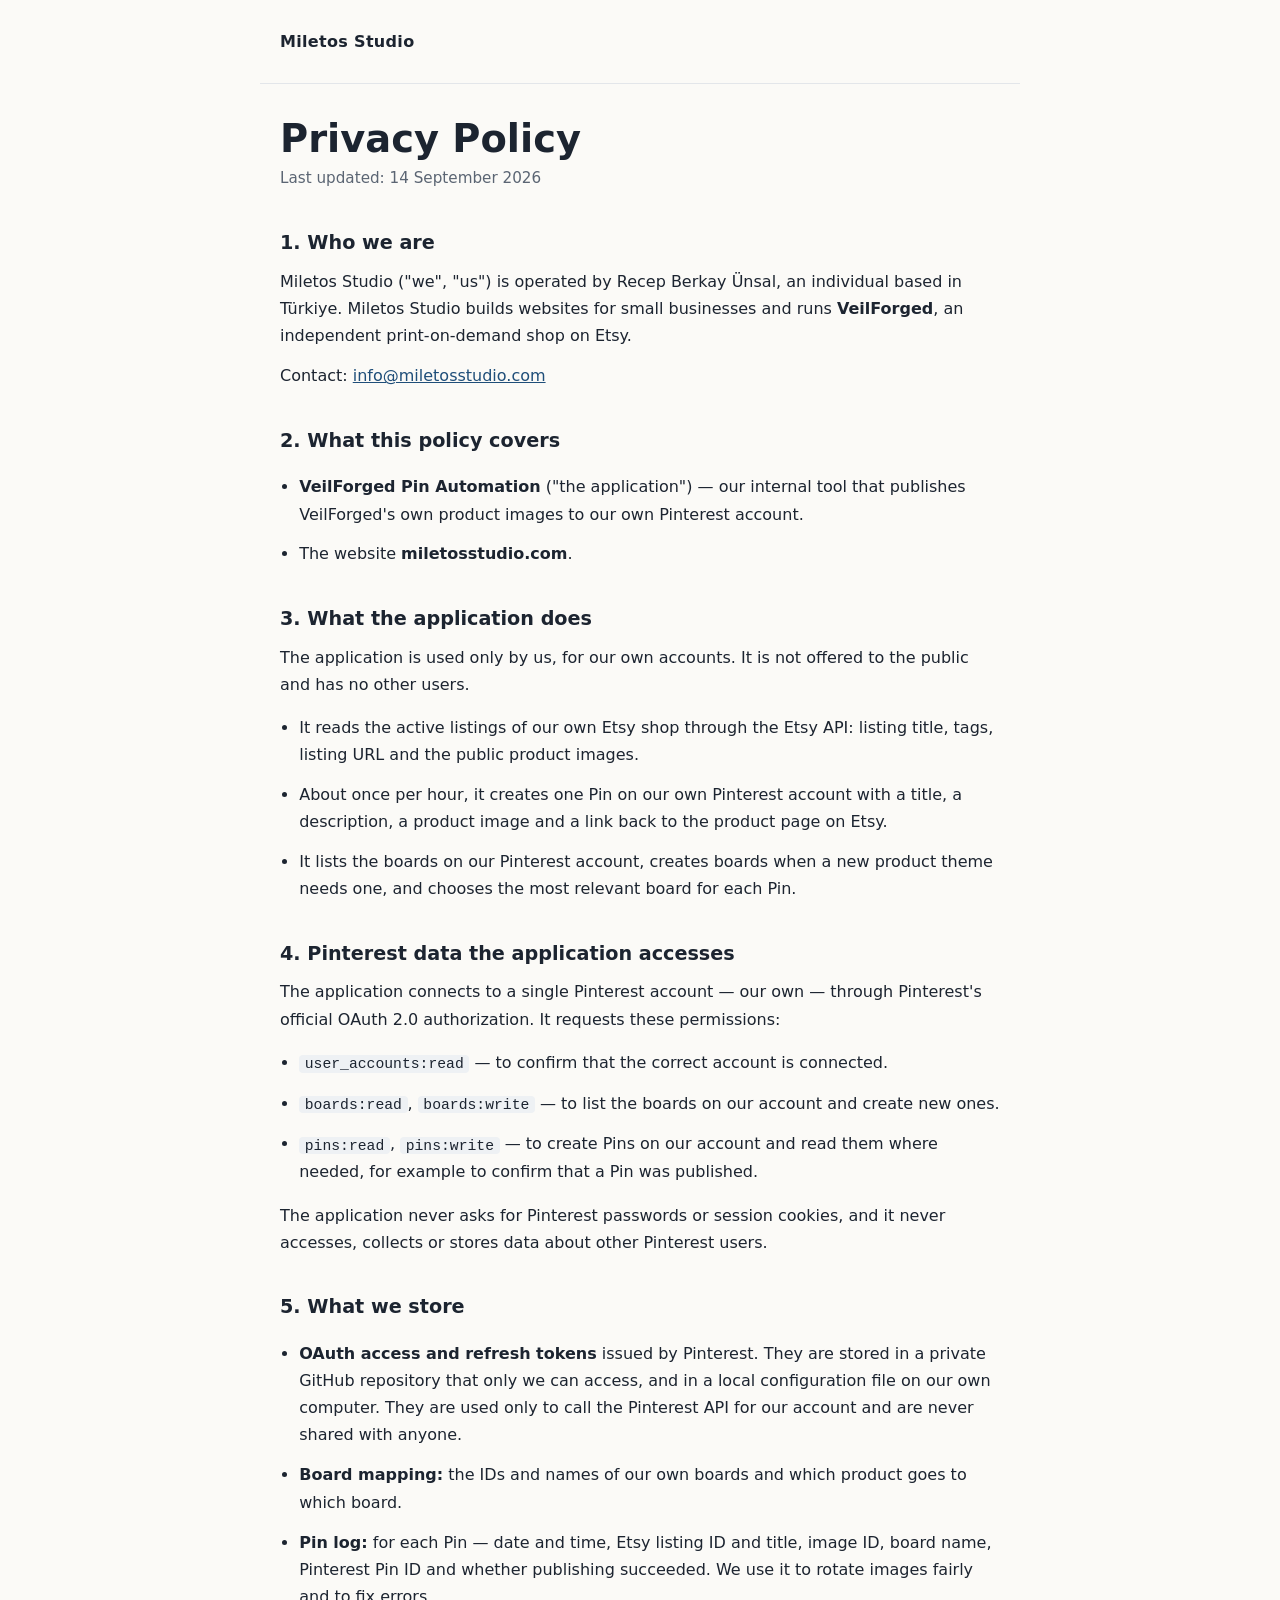
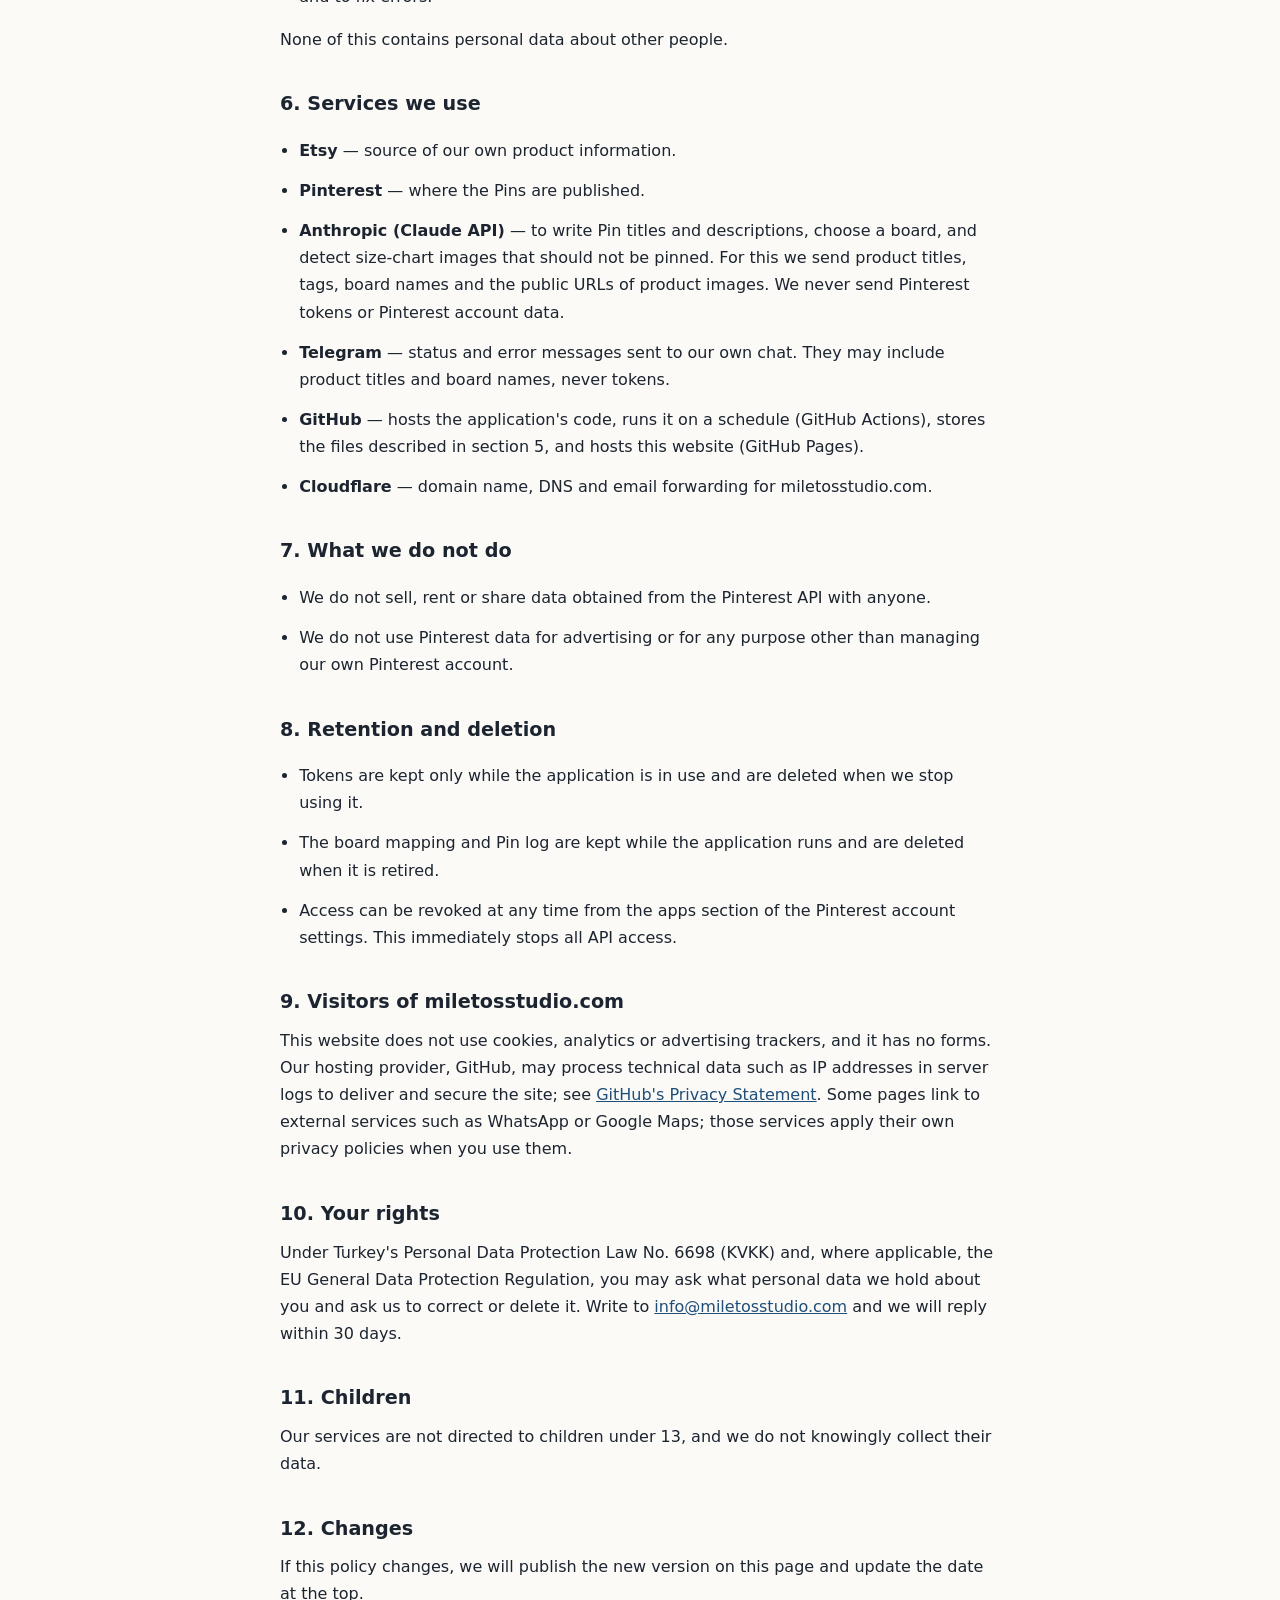
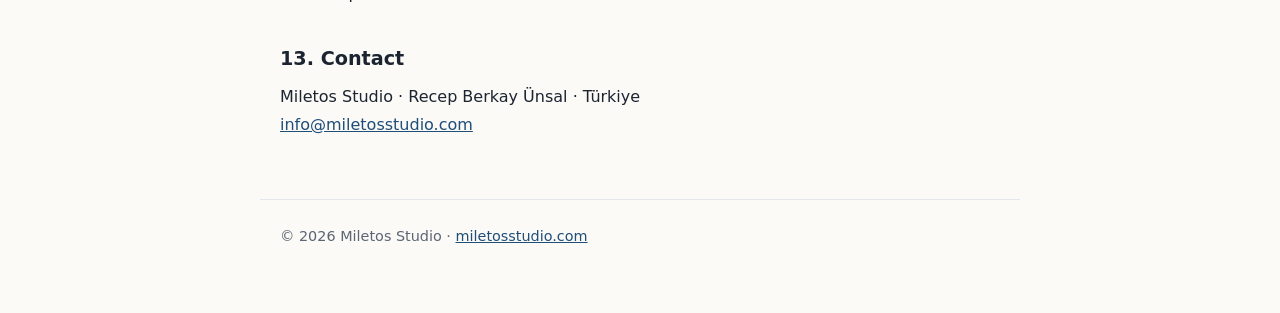
==== privacy/index.html @ 9646ab2e "Ana sayfa ve gizlilik politikasi (Pinterest uygulamasi dahil) Co-Authored-By: Claude Opus 5 <noreply" ====
<!doctype html>
<html lang="en">
<head>
  <meta charset="utf-8" />
  <meta name="viewport" content="width=device-width, initial-scale=1" />
  <title>Privacy Policy — Miletos Studio</title>
  <meta name="description" content="Privacy Policy for Miletos Studio, miletosstudio.com and the VeilForged Pin Automation app." />
  <link rel="canonical" href="https://miletosstudio.com/privacy/" />
  <style>
    :root { --ink: #1c2430; --muted: #5b6573; --line: #e3e6ea; --bg: #fbfaf7; --accent: #1f4e79; }
    * { box-sizing: border-box; }
    body { margin: 0; background: var(--bg); color: var(--ink); font: 16px/1.7 system-ui, -apple-system, "Segoe UI", Roboto, sans-serif; }
    header, main, footer { max-width: 760px; margin: 0 auto; padding: 0 20px; }
    header { padding-block: 28px; border-bottom: 1px solid var(--line); }
    header a { color: var(--ink); text-decoration: none; font-weight: 700; letter-spacing: .02em; }
    main { padding-block: 32px 48px; }
    h1 { font-size: clamp(1.8rem, 5vw, 2.4rem); line-height: 1.2; margin: 0 0 .25rem; }
    h2 { font-size: 1.2rem; margin: 2.2rem 0 .5rem; }
    p, li { margin: 0 0 .8rem; }
    ul { padding-left: 1.2rem; }
    a { color: var(--accent); }
    code { background: #eef1f4; padding: .05rem .35rem; border-radius: 4px; font-size: .92em; }
    .muted { color: var(--muted); font-size: .95rem; }
    footer { padding-block: 24px 40px; border-top: 1px solid var(--line); color: var(--muted); font-size: .9rem; }
  </style>
</head>
<body>
  <header><a href="/">Miletos Studio</a></header>

  <main>
    <h1>Privacy Policy</h1>
    <p class="muted">Last updated: 14 September 2026</p>

    <h2>1. Who we are</h2>
    <p>Miletos Studio ("we", "us") is operated by Recep Berkay Ünsal, an individual based in Türkiye.
    Miletos Studio builds websites for small businesses and runs <strong>VeilForged</strong>, an independent
    print-on-demand shop on Etsy.</p>
    <p>Contact: <a href="mailto:info@miletosstudio.com">info@miletosstudio.com</a></p>

    <h2>2. What this policy covers</h2>
    <ul>
      <li><strong>VeilForged Pin Automation</strong> ("the application") — our internal tool that publishes
      VeilForged's own product images to our own Pinterest account.</li>
      <li>The website <strong>miletosstudio.com</strong>.</li>
    </ul>

    <h2>3. What the application does</h2>
    <p>The application is used only by us, for our own accounts. It is not offered to the public and has no other users.</p>
    <ul>
      <li>It reads the active listings of our own Etsy shop through the Etsy API: listing title, tags, listing URL and the
      public product images.</li>
      <li>About once per hour, it creates one Pin on our own Pinterest account with a title, a description, a product
      image and a link back to the product page on Etsy.</li>
      <li>It lists the boards on our Pinterest account, creates boards when a new product theme needs one, and chooses the
      most relevant board for each Pin.</li>
    </ul>

    <h2>4. Pinterest data the application accesses</h2>
    <p>The application connects to a single Pinterest account — our own — through Pinterest's official OAuth 2.0
    authorization. It requests these permissions:</p>
    <ul>
      <li><code>user_accounts:read</code> — to confirm that the correct account is connected.</li>
      <li><code>boards:read</code>, <code>boards:write</code> — to list the boards on our account and create new ones.</li>
      <li><code>pins:read</code>, <code>pins:write</code> — to create Pins on our account and read them where needed,
      for example to confirm that a Pin was published.</li>
    </ul>
    <p>The application never asks for Pinterest passwords or session cookies, and it never accesses, collects or stores
    data about other Pinterest users.</p>

    <h2>5. What we store</h2>
    <ul>
      <li><strong>OAuth access and refresh tokens</strong> issued by Pinterest. They are stored in a private GitHub
      repository that only we can access, and in a local configuration file on our own computer. They are used only to call
      the Pinterest API for our account and are never shared with anyone.</li>
      <li><strong>Board mapping:</strong> the IDs and names of our own boards and which product goes to which board.</li>
      <li><strong>Pin log:</strong> for each Pin — date and time, Etsy listing ID and title, image ID, board name, Pinterest
      Pin ID and whether publishing succeeded. We use it to rotate images fairly and to fix errors.</li>
    </ul>
    <p>None of this contains personal data about other people.</p>

    <h2>6. Services we use</h2>
    <ul>
      <li><strong>Etsy</strong> — source of our own product information.</li>
      <li><strong>Pinterest</strong> — where the Pins are published.</li>
      <li><strong>Anthropic (Claude API)</strong> — to write Pin titles and descriptions, choose a board, and detect size-chart
      images that should not be pinned. For this we send product titles, tags, board names and the public URLs of product
      images. We never send Pinterest tokens or Pinterest account data.</li>
      <li><strong>Telegram</strong> — status and error messages sent to our own chat. They may include product titles and
      board names, never tokens.</li>
      <li><strong>GitHub</strong> — hosts the application's code, runs it on a schedule (GitHub Actions), stores the files
      described in section 5, and hosts this website (GitHub Pages).</li>
      <li><strong>Cloudflare</strong> — domain name, DNS and email forwarding for miletosstudio.com.</li>
    </ul>

    <h2>7. What we do not do</h2>
    <ul>
      <li>We do not sell, rent or share data obtained from the Pinterest API with anyone.</li>
      <li>We do not use Pinterest data for advertising or for any purpose other than managing our own Pinterest account.</li>
    </ul>

    <h2>8. Retention and deletion</h2>
    <ul>
      <li>Tokens are kept only while the application is in use and are deleted when we stop using it.</li>
      <li>The board mapping and Pin log are kept while the application runs and are deleted when it is retired.</li>
      <li>Access can be revoked at any time from the apps section of the Pinterest account settings. This immediately stops
      all API access.</li>
    </ul>

    <h2>9. Visitors of miletosstudio.com</h2>
    <p>This website does not use cookies, analytics or advertising trackers, and it has no forms. Our hosting provider,
    GitHub, may process technical data such as IP addresses in server logs to deliver and secure the site; see
    <a href="https://docs.github.com/en/site-policy/privacy-policies/github-general-privacy-statement">GitHub's Privacy Statement</a>.
    Some pages link to external services such as WhatsApp or Google Maps; those services apply their own privacy policies
    when you use them.</p>

    <h2>10. Your rights</h2>
    <p>Under Turkey's Personal Data Protection Law No. 6698 (KVKK) and, where applicable, the EU General Data Protection
    Regulation, you may ask what personal data we hold about you and ask us to correct or delete it. Write to
    <a href="mailto:info@miletosstudio.com">info@miletosstudio.com</a> and we will reply within 30 days.</p>

    <h2>11. Children</h2>
    <p>Our services are not directed to children under 13, and we do not knowingly collect their data.</p>

    <h2>12. Changes</h2>
    <p>If this policy changes, we will publish the new version on this page and update the date at the top.</p>

    <h2>13. Contact</h2>
    <p>Miletos Studio · Recep Berkay Ünsal · Türkiye<br />
    <a href="mailto:info@miletosstudio.com">info@miletosstudio.com</a></p>
  </main>

  <footer>© 2026 Miletos Studio · <a href="/">miletosstudio.com</a></footer>
</body>
</html>
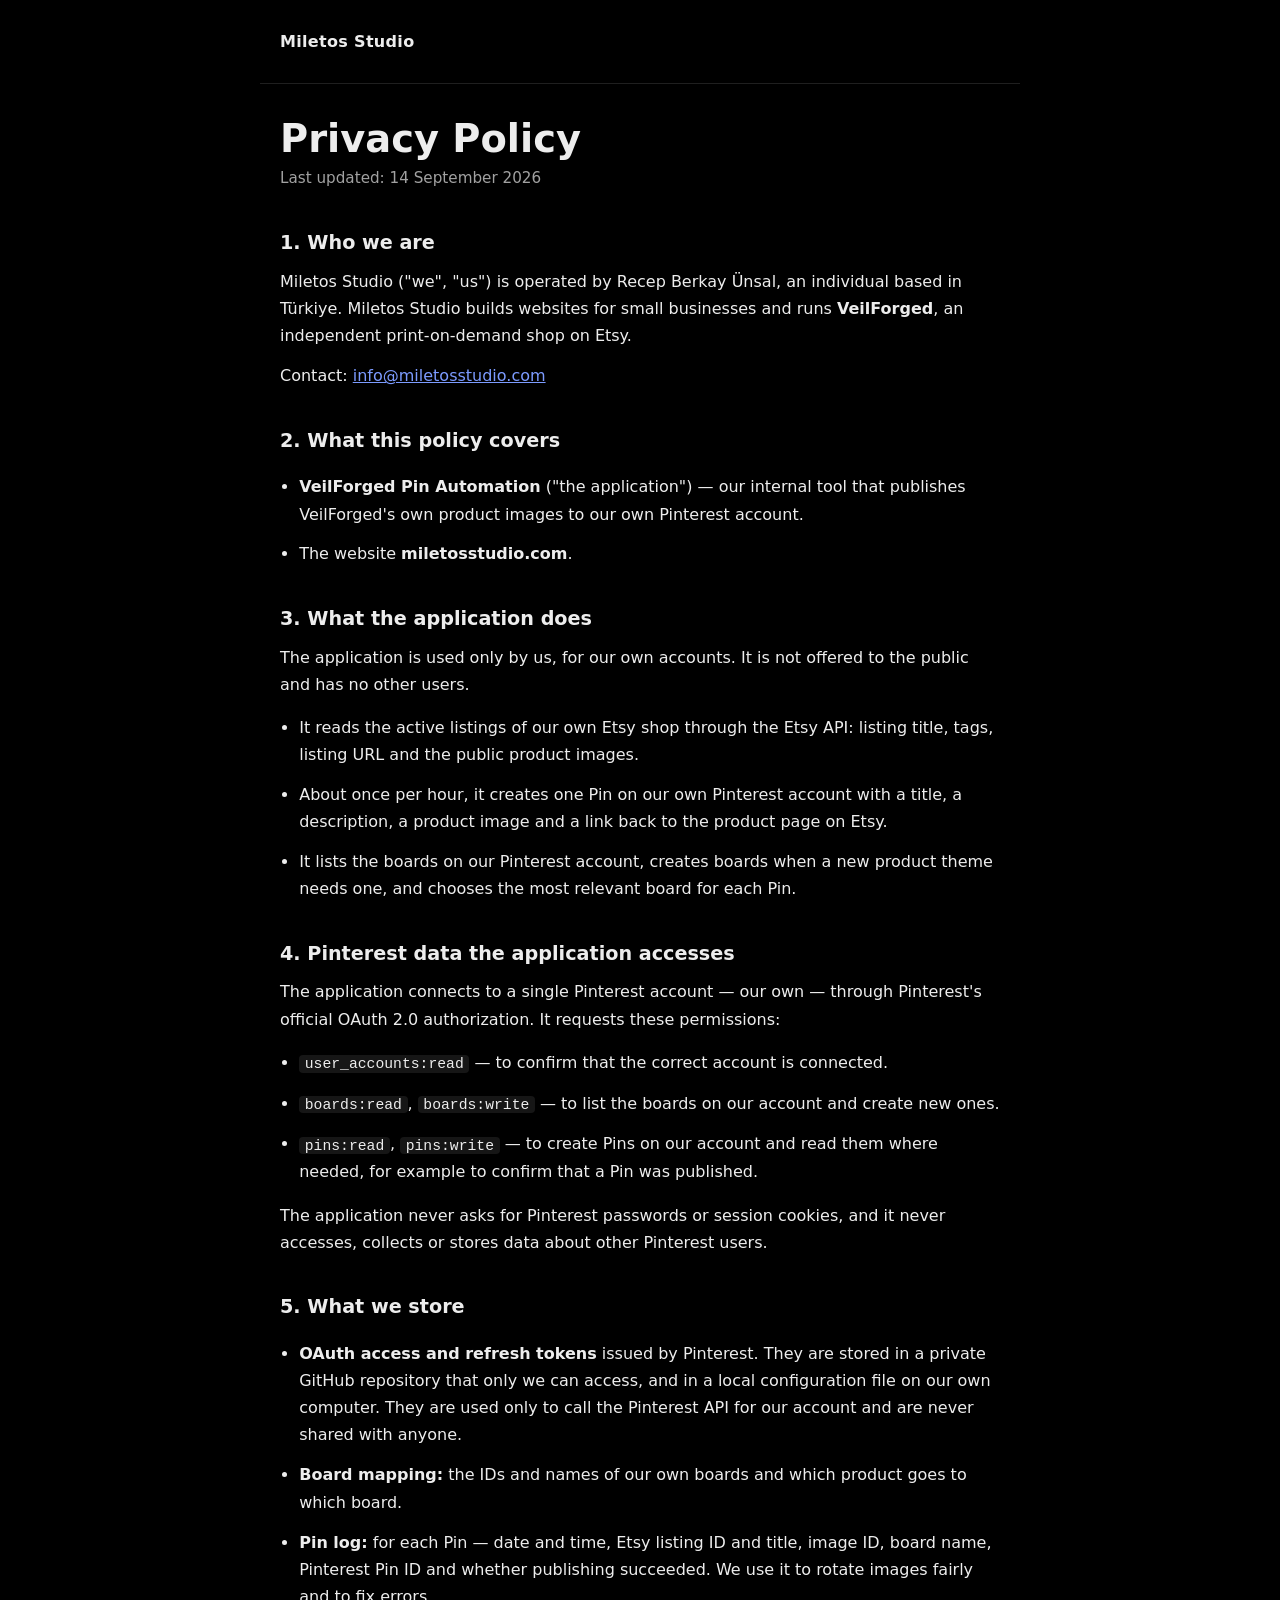
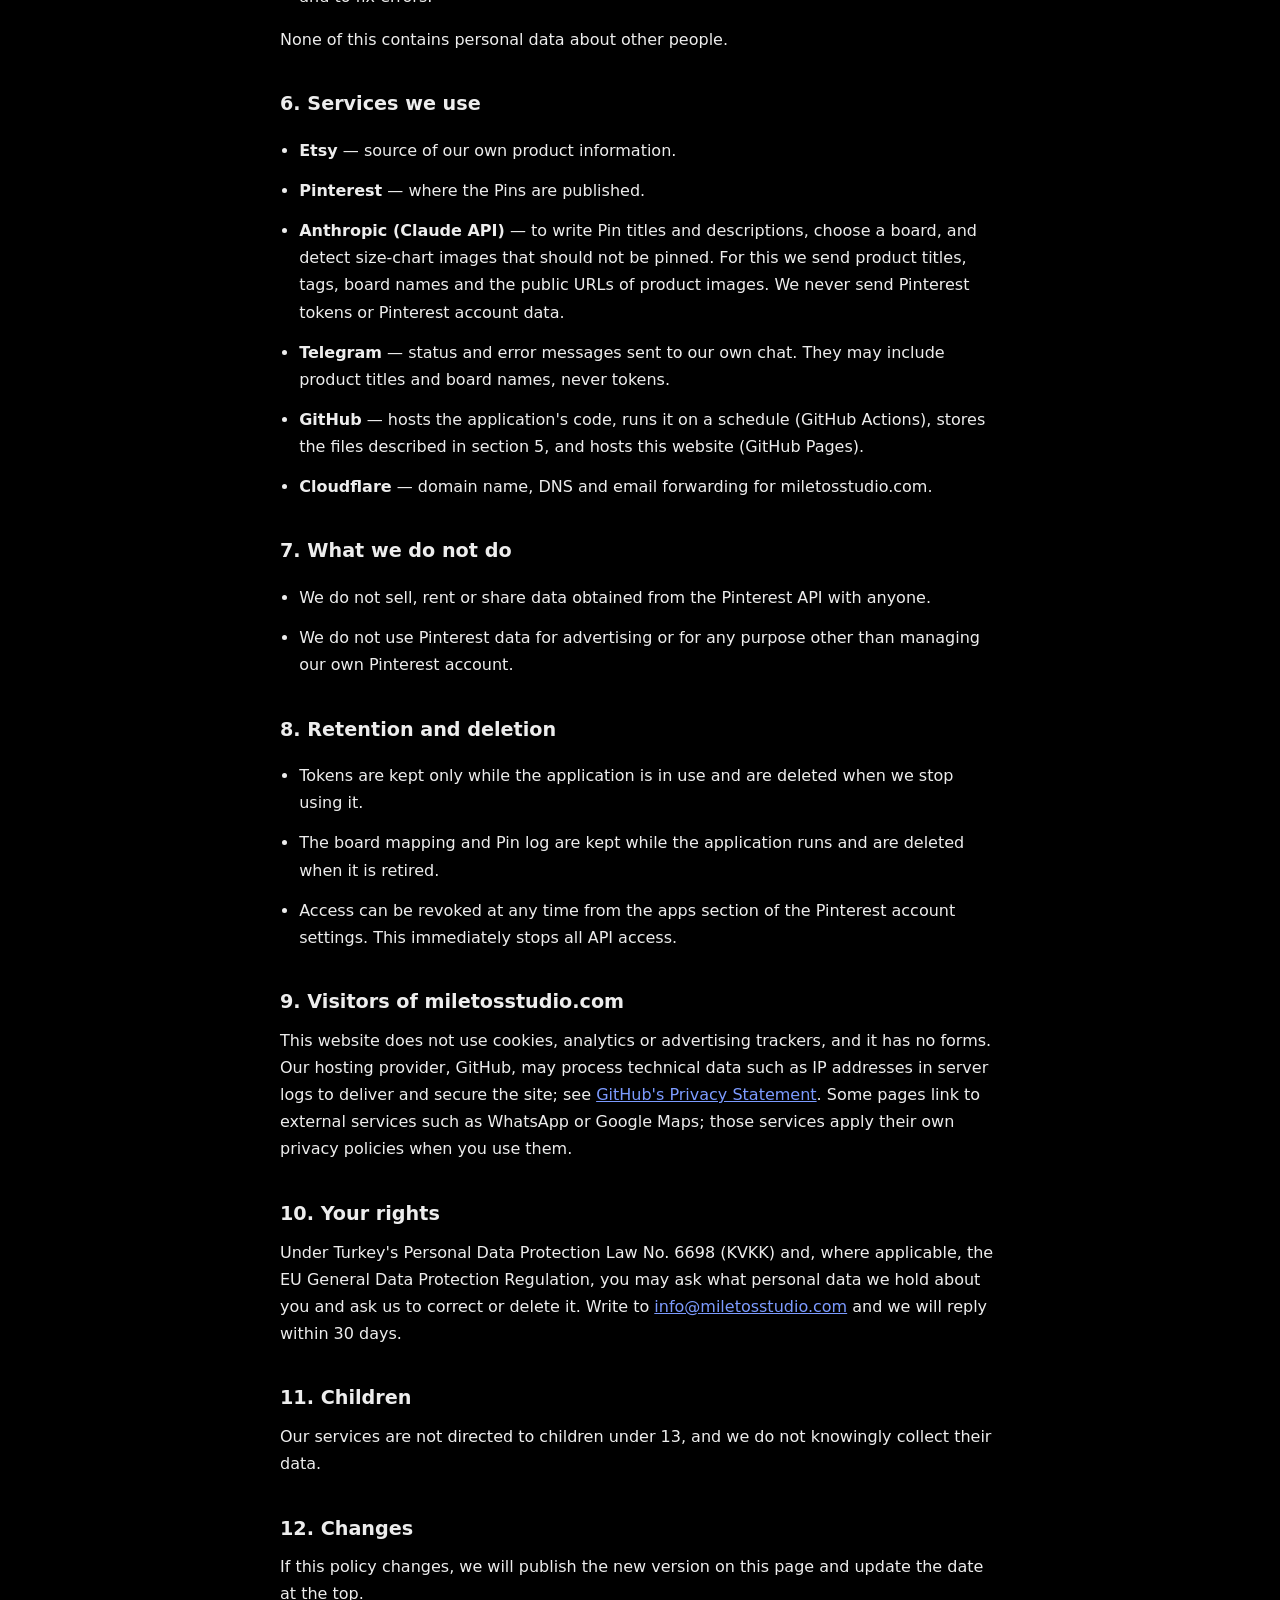
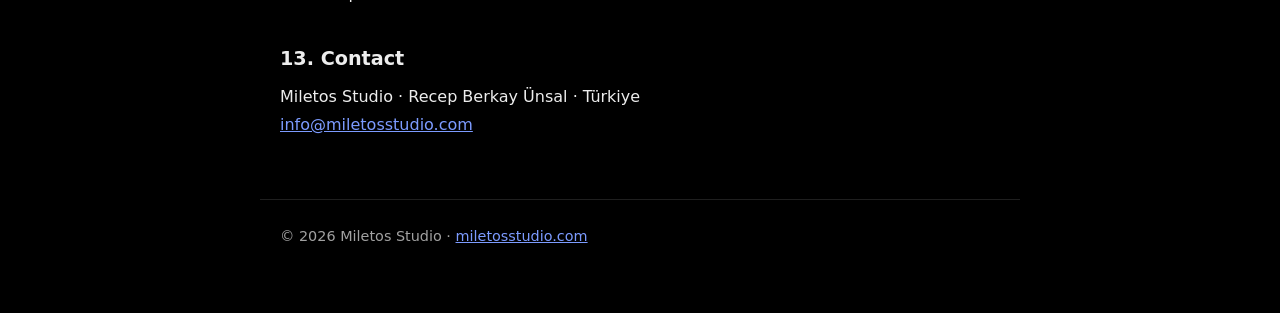
==== commit 27417cc5: "Ana sayfa yeniden tasarim: koyu tema, dert-cozum bolumu, hizmet kartlari - Dertler ve cozumler: kayd" ====
--- a/privacy/index.html
+++ b/privacy/index.html
@@ -6,8 +6,10 @@
   <title>Privacy Policy — Miletos Studio</title>
   <meta name="description" content="Privacy Policy for Miletos Studio, miletosstudio.com and the VeilForged Pin Automation app." />
   <link rel="canonical" href="https://miletosstudio.com/privacy/" />
+  <meta name="theme-color" content="#000000" />
+  <link rel="icon" href="data:image/svg+xml,%3Csvg xmlns='http://www.w3.org/2000/svg' viewBox='0 0 24 24'%3E%3Crect width='24' height='24' rx='5'/%3E%3Cpath d='M3 16a9 9 0 0 1 18 0M6.5 16a5.5 5.5 0 0 1 11 0M10 16a2 2 0 0 1 4 0M2 19.5h20' fill='none' stroke='%23fff' stroke-width='1.6'/%3E%3C/svg%3E" />
   <style>
-    :root { --ink: #1c2430; --muted: #5b6573; --line: #e3e6ea; --bg: #fbfaf7; --accent: #1f4e79; }
+    :root { color-scheme: dark; --ink: #ededed; --muted: #a1a1a1; --line: #1f1f1f; --bg: #000; --accent: #7c9bff; }
     * { box-sizing: border-box; }
     body { margin: 0; background: var(--bg); color: var(--ink); font: 16px/1.7 system-ui, -apple-system, "Segoe UI", Roboto, sans-serif; }
     header, main, footer { max-width: 760px; margin: 0 auto; padding: 0 20px; }
@@ -19,7 +21,7 @@
     p, li { margin: 0 0 .8rem; }
     ul { padding-left: 1.2rem; }
     a { color: var(--accent); }
-    code { background: #eef1f4; padding: .05rem .35rem; border-radius: 4px; font-size: .92em; }
+    code { background: #161616; padding: .05rem .35rem; border-radius: 4px; font-size: .92em; }
     .muted { color: var(--muted); font-size: .95rem; }
     footer { padding-block: 24px 40px; border-top: 1px solid var(--line); color: var(--muted); font-size: .9rem; }
   </style>
